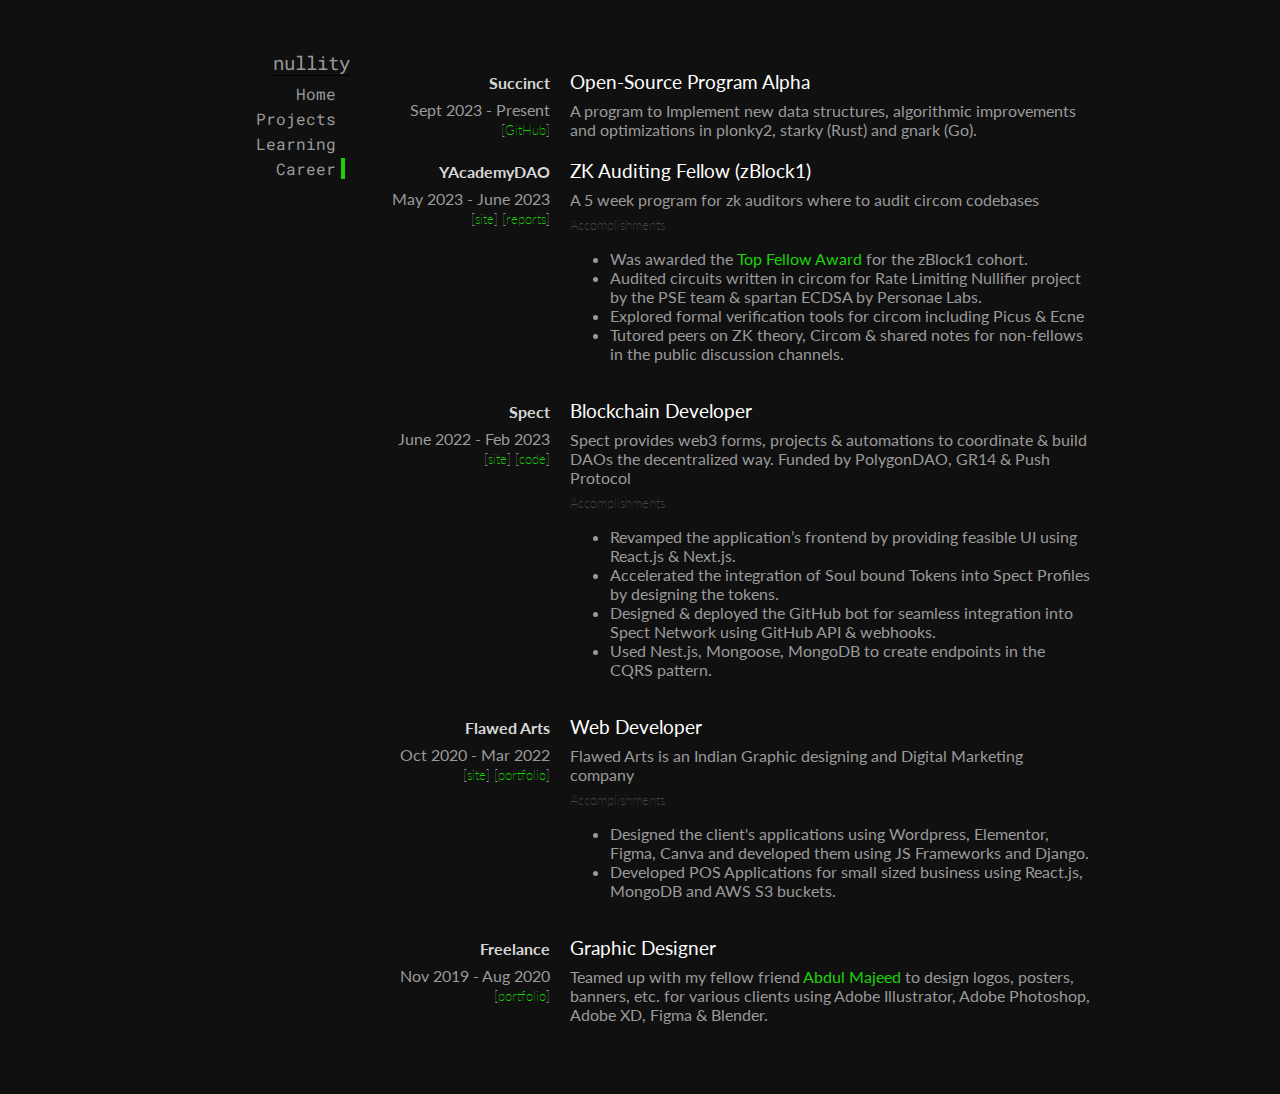
==== career.html @ 8d6015e9 "succinct" ====
<!DOCTYPE html>
<html>
  <head>
    <meta name="generator" content="Hugo 0.111.3" />
    <meta http-equiv="Content-Type" content="text/html; charset=utf-8" />
    <title>nullity - Career</title>

    <link rel="stylesheet" href="./assets/css/styles.css" />
    <link
      rel="icon"
      type="image/png"
      sizes="32x32"
      href="https://nullity00.github.io/assets/images/favicon.jpg"
    />
    <link
      rel="icon"
      type="image/png"
      sizes="16x16"
      href="https://nullity00.github.io/assets/images/favicon.jpg"
    />
    <link
      href="https://fonts.googleapis.com/css?family=Lato:400,700|Lora:400,400italic,700|Roboto:400,700|Roboto Mono|PT+Sans+Narrow:400,700|PT+Serif:400,700,400italic"
      rel="stylesheet"
      type="text/css"
    />
  </head>

  <body>
    <div class="page-container">
      <div class="sidebar">
        <div class="name monospace">nullity</div>
        <div class="nav-items monospace">
          <div class="nav-item">
            <a href="https://nullity00.github.io/"> Home </a>
          </div>

          <div class="nav-item">
            <a href="https://nullity00.github.io/projects.html"> Projects </a>
          </div>

          <div class="nav-item">
            <a href="https://nullity00.github.io/learning.html"> Learning </a>
          </div>

          <div class="nav-item active-nav-item">
            <a href="https://nullity00.github.io/career.html"> Career </a>
          </div>
        </div>
      </div>
      <div class="content">
        <!-- <div class="career">
          <div class="left">
            <div class="role">
              <span class="emphasize">YAcademyDAO </span>
            </div>
            <div class="year">Sept - Dec 2023</div>
            <span class="link">
              [<a
                href="https://yacademy.dev/"
                target="_blank"
                referrerpolicy="no-referrer"
                >site</a
              >]
            </span>
          </div>
          <div class="right">
            <div class="class"> Core Contributor (zBlock2)</div>
            <div class="detail">
              zBlock2 will be a 3 month program where fellows audit zk protocols
            </div>
          </div>
        </div> -->
        <div class="career">
          <div class="left">
            <div class="role">
              <span class="emphasize">Succinct</span>
            </div>
            <div class="year">Sept 2023 - Present</div>
            <span class="link">
              [<a
                href="https://github.com/succinctlabs/succinctx"
                target="_blank"
                referrerpolicy="no-referrer"
                >GitHub</a
              >]
            </span>
          </div>
          <div class="right">
            <div class="class">Open-Source Program Alpha</div>
            <div class="detail">
              A program to Implement new data structures, algorithmic
              improvements and optimizations in plonky2, starky (Rust) and gnark
              (Go).
            </div>
          </div>
        </div>
        <div class="career">
          <div class="left">
            <div class="role">
              <span class="emphasize"> YAcademyDAO</span>
            </div>
            <div class="year">May 2023 - June 2023</div>
            <span class="link">
              [<a
                href="https://yacademy.dev/"
                target="_blank"
                referrerpolicy="no-referrer"
                >site</a
              >] [<a
                href="https://github.com/nullity00/audits"
                target="_blank"
                referrerpolicy="no-referrer"
                >reports</a
              >]
            </span>
          </div>
          <div class="right">
            <div class="class">ZK Auditing Fellow (zBlock1)</div>
            <div class="detail">
              A 5 week program for zk auditors where to audit circom codebases
              <div class="accomplishment">Accomplishments</div>
              <ul>
                <li>
                  Was awarded the
                  <span>
                    <a
                      href="https://twitter.com/yAcademyDAO/status/1687891698922172417"
                      target="_blank"
                      referrerpolicy="no-referrer"
                      >Top Fellow Award</a
                    >
                  </span>
                  for the zBlock1 cohort.
                </li>
                <li>
                  Audited circuits written in circom for Rate Limiting Nullifier
                  project by the PSE team & spartan ECDSA by Personae Labs.
                </li>
                <li>
                  Explored formal verification tools for circom including Picus
                  & Ecne
                </li>
                <li>
                  Tutored peers on ZK theory, Circom & shared notes for
                  non-fellows in the public discussion channels.
                </li>
              </ul>
            </div>
          </div>
        </div>

        <div class="career">
          <div class="left">
            <div class="role">
              <span class="emphasize">Spect </span>
            </div>
            <div class="year">June 2022 - Feb 2023</div>
            <span class="link">
              [<a
                href="https://spect.network"
                target="_blank"
                referrerpolicy="no-referrer"
                >site</a
              >] [<a
                href="https://github.com/spect-ai"
                target="_blank"
                referrerpolicy="no-referrer"
                >code</a
              >]
            </span>
          </div>
          <div class="right">
            <div class="class">Blockchain Developer</div>

            <div class="detail">
              Spect provides web3 forms, projects & automations to coordinate &
              build DAOs the decentralized way. Funded by PolygonDAO, GR14 &
              Push Protocol
              <div class="accomplishment">Accomplishments</div>
              <ul>
                <li>
                  Revamped the application’s frontend by providing feasible UI
                  using React.js & Next.js.
                </li>
                <li>
                  Accelerated the integration of Soul bound Tokens into Spect
                  Profiles by designing the tokens.
                </li>
                <li>
                  Designed & deployed the GitHub bot for seamless integration
                  into Spect Network using GitHub API & webhooks.
                </li>
                <li>
                  Used Nest.js, Mongoose, MongoDB to create endpoints in the
                  CQRS pattern.
                </li>
              </ul>
            </div>
          </div>
        </div>

        <div class="career">
          <div class="left">
            <div class="role">
              <span class="emphasize"> Flawed Arts </span>
            </div>
            <div class="year">Oct 2020 - Mar 2022</div>
            <span class="link">
              [<a
                href="https://www.linkedin.com/company/flawed-arts/"
                target="_blank"
                referrerpolicy="no-referrer"
                >site</a
              >] [<a
                href="https://www.instagram.com/flawed.arts_/"
                target="_blank"
                referrerpolicy="no-referrer"
                >portfolio</a
              >]
            </span>
          </div>
          <div class="right">
            <div class="class">Web Developer</div>
            <div class="detail">
              Flawed Arts is an Indian Graphic designing and Digital Marketing
              company
              <div class="accomplishment">Accomplishments</div>
              <ul>
                <li>
                  Designed the client's applications using Wordpress, Elementor,
                  Figma, Canva and developed them using JS Frameworks and
                  Django.
                </li>
                <li>
                  Developed POS Applications for small sized business using
                  React.js, MongoDB and AWS S3 buckets.
                </li>
              </ul>
            </div>
          </div>
        </div>

        <div class="career">
          <div class="left">
            <div class="role">
              <span class="emphasize">Freelance </span>
            </div>
            <div class="year">Nov 2019 - Aug 2020</div>
            <span class="link">
              [<a
                href="https://www.behance.net/nullity00"
                target="_blank"
                referrerpolicy="no-referrer"
                >portfolio</a
              >]
            </span>
          </div>
          <div class="right">
            <div class="class">Graphic Designer</div>
            <div class="detail">
              Teamed up with my fellow friend
              <span>
                <a
                  href="https://www.behance.net/abdulmajeed00"
                  target="_blank"
                  referrerpolicy="no-referrer"
                  >Abdul Majeed</a
                >
              </span>
              to design logos, posters, banners, etc. for various clients using
              Adobe Illustrator, Adobe Photoshop, Adobe XD, Figma & Blender.
            </div>
          </div>
        </div>
      </div>
    </div>
  </body>
</html>
---- assets/css/styles.css ----
div.career {
  display: flex;
  flex-direction: row;
  margin: 20px 0;
}
div.career div.left {
  width: 160px;
  flex-shrink: 0;
  margin-right: 20px;
  padding-top: 3px;
  text-align: right;
  font-weight: 700;
}
div.career div.left div.role {
  text-align: right;
  font-weight: 700;
  margin-bottom: 0.5rem;
  display: flex;
  flex-direction: column;
}
div.career div.left div.role span.emphasize {
  color: #d7d7d7;
}
div.career div.left div.year {
  text-align: right;
  font-weight: 400;
}
div.career div.right div.class {
  color: #ffffff;
  font-size: 1.2em;
  margin-bottom: 0.5rem;
}
div.career div.right div.detail {
  color: #9a9a9a;
  font-family: Lato, Arial, sans-serif;
}
div.career span.link {
  font-style: normal;
  font-size: 0.8em;
  font-weight: 200;
}

div.career div.right div.accomplishment {
  font-style: normal;
  font-size: 0.8em;
  font-weight: 200;
  color: #464646;
  margin-top: 0.5rem;
}

div.career div.right div.detail p:first-of-type {
  margin-top: 0;
}

.sidebar {
  display: flex;
  flex-direction: column;
  align-items: flex-end;
  margin-right: 40px;
  width: 160px;
}
.sidebar .nav-items {
  padding: 5px 5px 0 0;
  width: 160px;
  display: flex;
  flex-direction: column;
  align-items: flex-end;
}
.sidebar .nav-items .nav-item {
  margin: 2px 0;
  padding-right: 5px;
  transition: border-color 0.5s;
  border-right: 4px solid rgb(16, 16, 16);
}
.sidebar .nav-items .nav-item:hover {
  border-right-color: #1bd207;
}
.sidebar .nav-items .nav-item a {
  color: #9a9a9a;
}
.sidebar .nav-items .nav-item .active-nav-item a {
  color: white;
}
.sidebar .nav-items .nav-item a:hover {
  text-decoration: none;
}
.sidebar .nav-items .active-nav-item {
  border-right-color: #1bd207;
}

html {
  overflow-y: scroll;
}
body {
  font-family: Lato, Arial, sans-serif;
  text-rendering: optimizeLegibility;
  font-size: 16px;
  color: #9a9a9a;
  background-color: rgb(16, 16, 16);
}
a {
  text-decoration: none;
  color: #1bd207;
}
a:hover {
  text-decoration: underline;
}
h2,
h3 {
  font-family: Lato, Arial, sans-serif;
  font-weight: 400;
  color: #ffffff;
}
h1.title {
  border-bottom: 0.25pt dashed gray;
}
.page-container {
  margin: 50px auto;
  display: flex;
  width: 900px;
}
.monospace {
  font-family: roboto mono, dejavu sans mono, monospace;
}
.name {
  font-size: 1.2em;
  border-bottom: 1pt solid #000000;
}
.content img {
  margin-left: auto;
  margin-right: auto;
}
.justify-center {
  display: flex;
  justify-content: center;
}
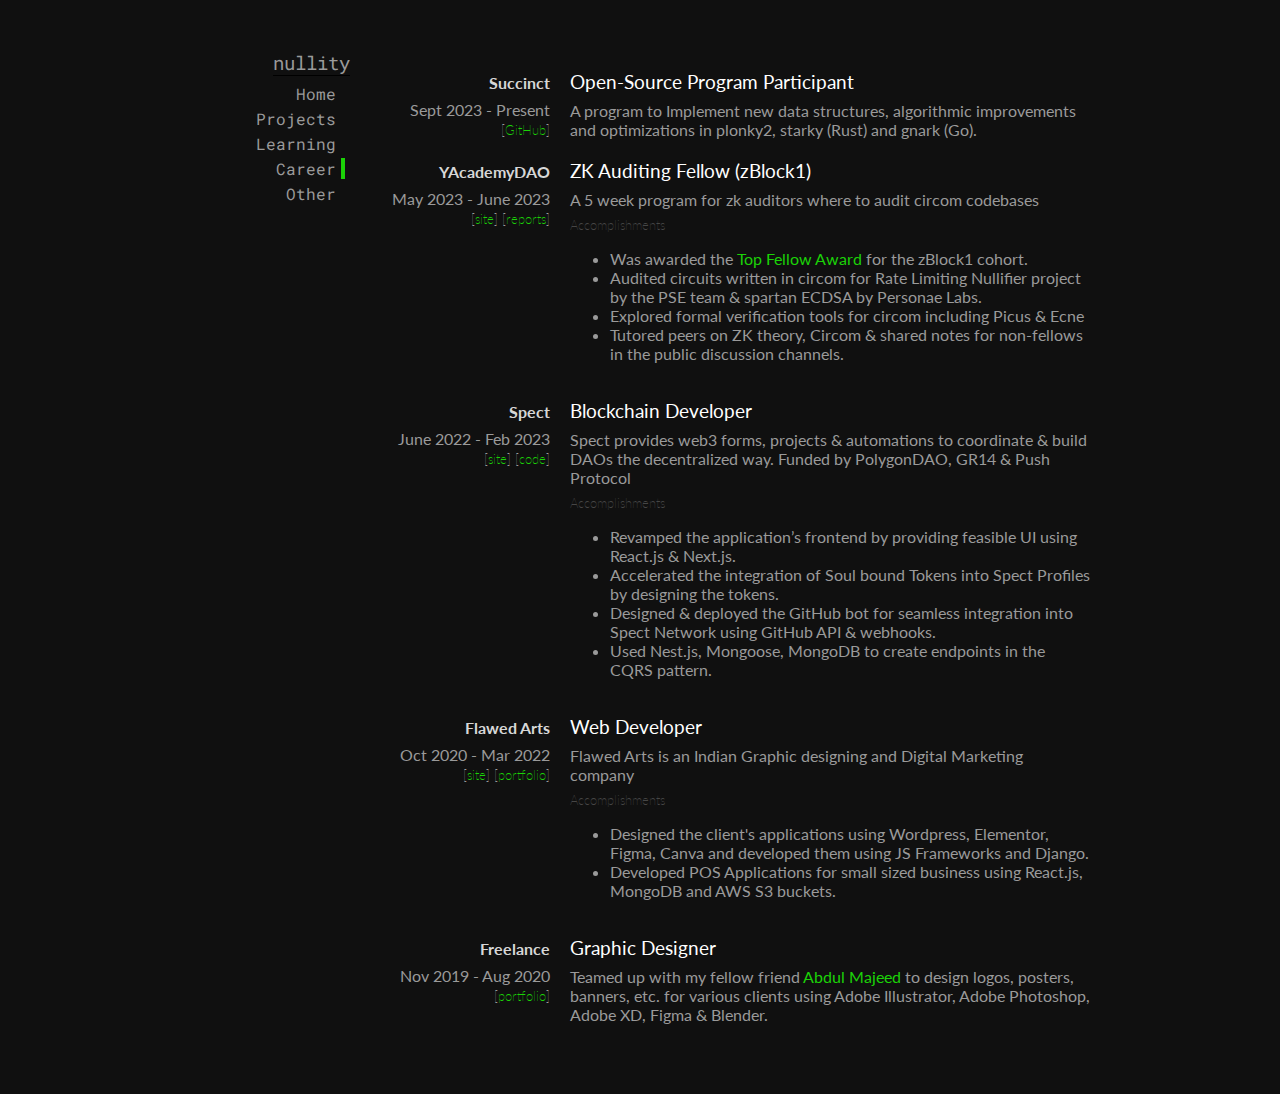
==== commit da2548e1: "other" ====
--- a/career.html
+++ b/career.html
@@ -45,6 +45,10 @@
           <div class="nav-item active-nav-item">
             <a href="https://nullity00.github.io/career.html"> Career </a>
           </div>
+
+          <div class="nav-item">
+            <a href="https://nullity00.github.io/other.html"> Other </a>
+          </div>
         </div>
       </div>
       <div class="content">
@@ -86,7 +90,7 @@
             </span>
           </div>
           <div class="right">
-            <div class="class">Open-Source Program Alpha</div>
+            <div class="class">Open-Source Program Participant</div>
             <div class="detail">
               A program to Implement new data structures, algorithmic
               improvements and optimizations in plonky2, starky (Rust) and gnark
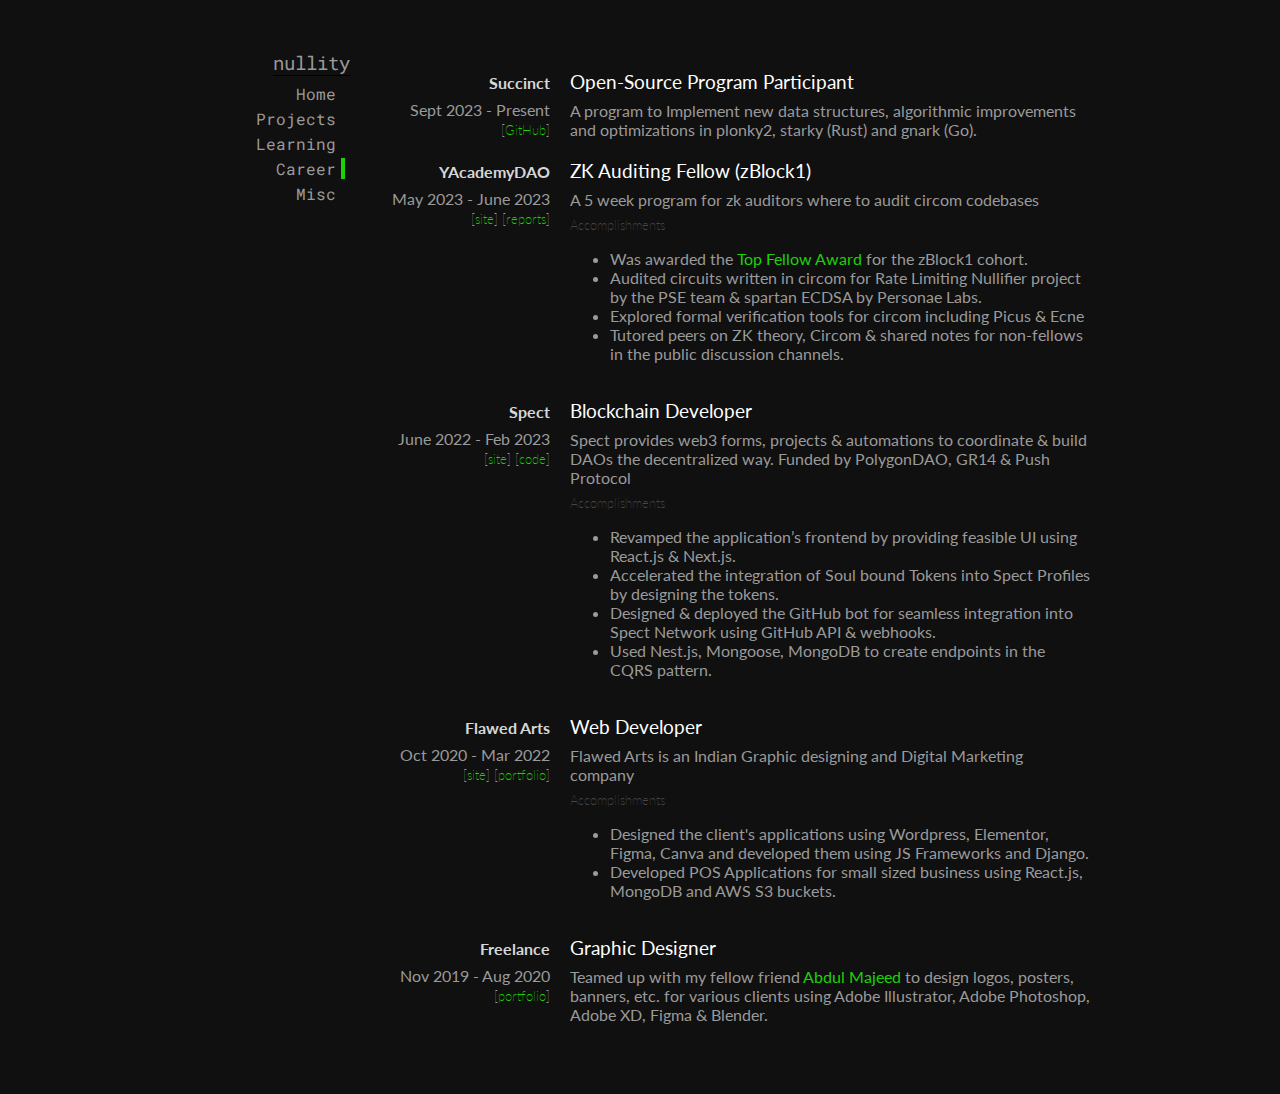
==== commit 99a358b1: "misc" ====
--- a/career.html
+++ b/career.html
@@ -47,7 +47,7 @@
           </div>
 
           <div class="nav-item">
-            <a href="https://nullity00.github.io/other.html"> Other </a>
+            <a href="https://nullity00.github.io/misc.html"> Misc </a>
           </div>
         </div>
       </div>
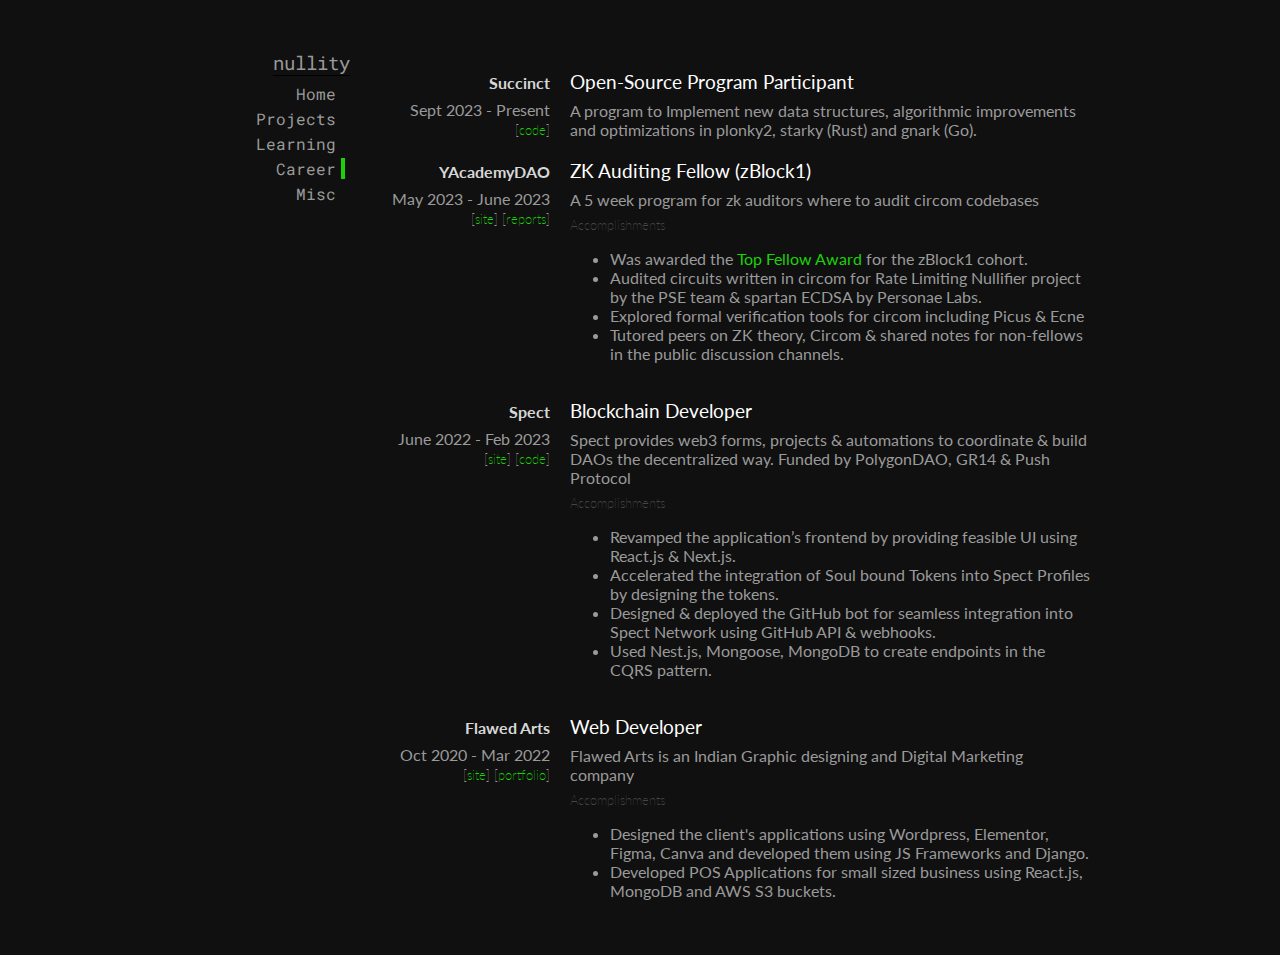
==== commit 249a7b2e: "css height" ====
--- a/career.html
+++ b/career.html
@@ -85,7 +85,7 @@
                 href="https://github.com/succinctlabs/succinctx"
                 target="_blank"
                 referrerpolicy="no-referrer"
-                >GitHub</a
+                >code</a
               >]
             </span>
           </div>
--- a/assets/css/styles.css
+++ b/assets/css/styles.css
@@ -89,7 +89,7 @@
 }
 
 html {
-  overflow-y: scroll;
+  overflow: hidden;
 }
 body {
   font-family: Lato, Arial, sans-serif;
@@ -126,7 +126,13 @@
   font-size: 1.2em;
   border-bottom: 1pt solid #000000;
 }
-.content img {
+.content {
+  overflow: auto;
+  height: 95vh;
+  -ms-overflow-style: none;
+  scrollbar-width: none;
+}
+.index img {
   margin-left: auto;
   margin-right: auto;
 }
@@ -134,3 +140,6 @@
   display: flex;
   justify-content: center;
 }
+.content::-webkit-scrollbar {
+  display: none;
+}
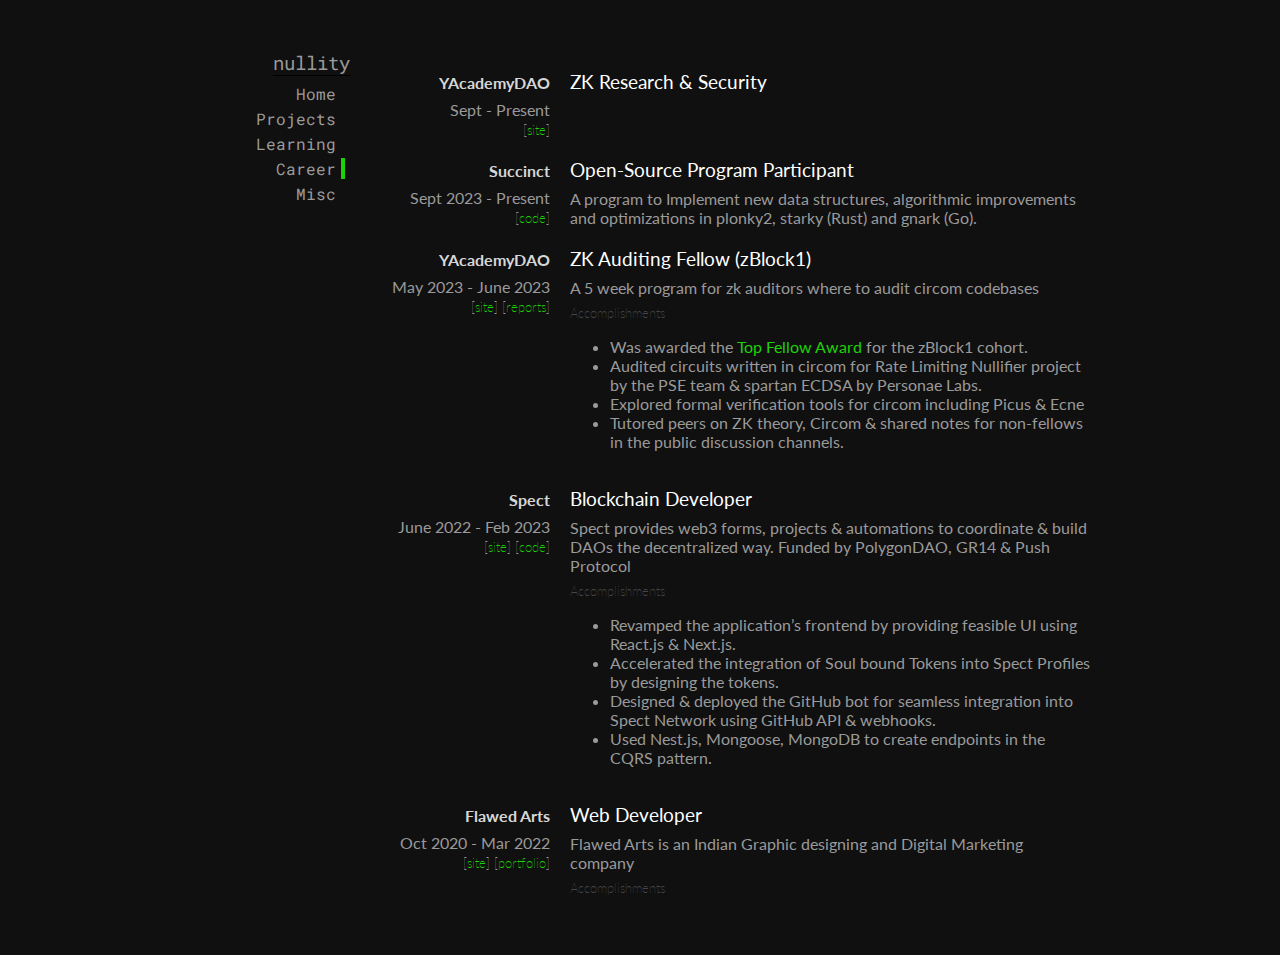
==== commit eedc0a03: "career update" ====
--- a/career.html
+++ b/career.html
@@ -52,12 +52,12 @@
         </div>
       </div>
       <div class="content">
-        <!-- <div class="career">
+        <div class="career">
           <div class="left">
             <div class="role">
               <span class="emphasize">YAcademyDAO </span>
             </div>
-            <div class="year">Sept - Dec 2023</div>
+            <div class="year">Sept - Present</div>
             <span class="link">
               [<a
                 href="https://yacademy.dev/"
@@ -68,12 +68,12 @@
             </span>
           </div>
           <div class="right">
-            <div class="class"> Core Contributor (zBlock2)</div>
-            <div class="detail">
+            <div class="class">ZK Research & Security</div>
+            <!-- <div class="detail">
               zBlock2 will be a 3 month program where fellows audit zk protocols
-            </div>
-          </div>
-        </div> -->
+            </div> -->
+          </div>
+        </div>
         <div class="career">
           <div class="left">
             <div class="role">
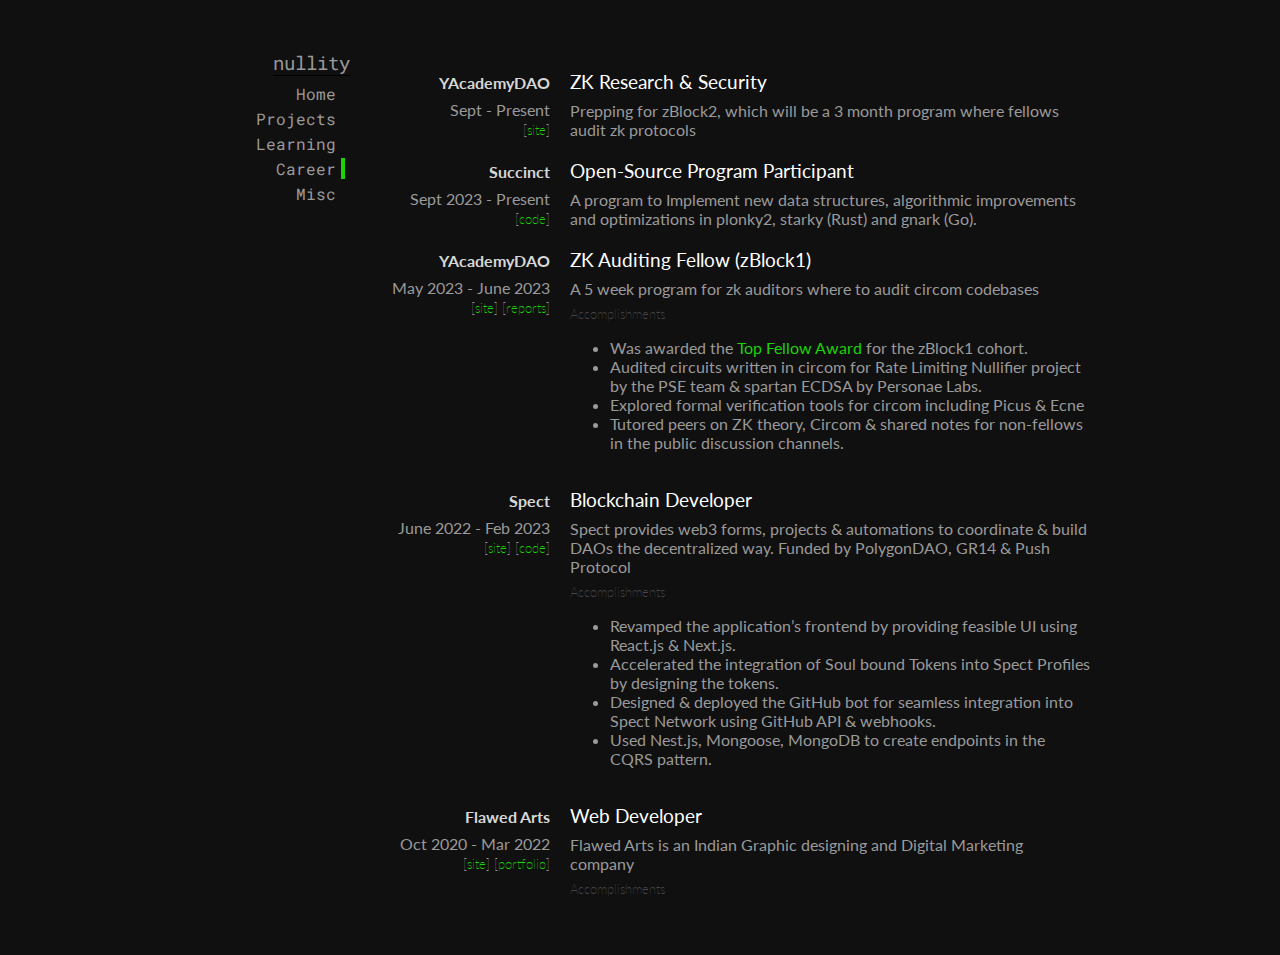
==== commit 69595a51: "zk" ====
--- a/career.html
+++ b/career.html
@@ -69,9 +69,9 @@
           </div>
           <div class="right">
             <div class="class">ZK Research & Security</div>
-            <!-- <div class="detail">
-              zBlock2 will be a 3 month program where fellows audit zk protocols
-            </div> -->
+            <div class="detail">
+              Prepping for zBlock2, which will be a 3 month program where fellows audit zk protocols
+            </div>
           </div>
         </div>
         <div class="career">
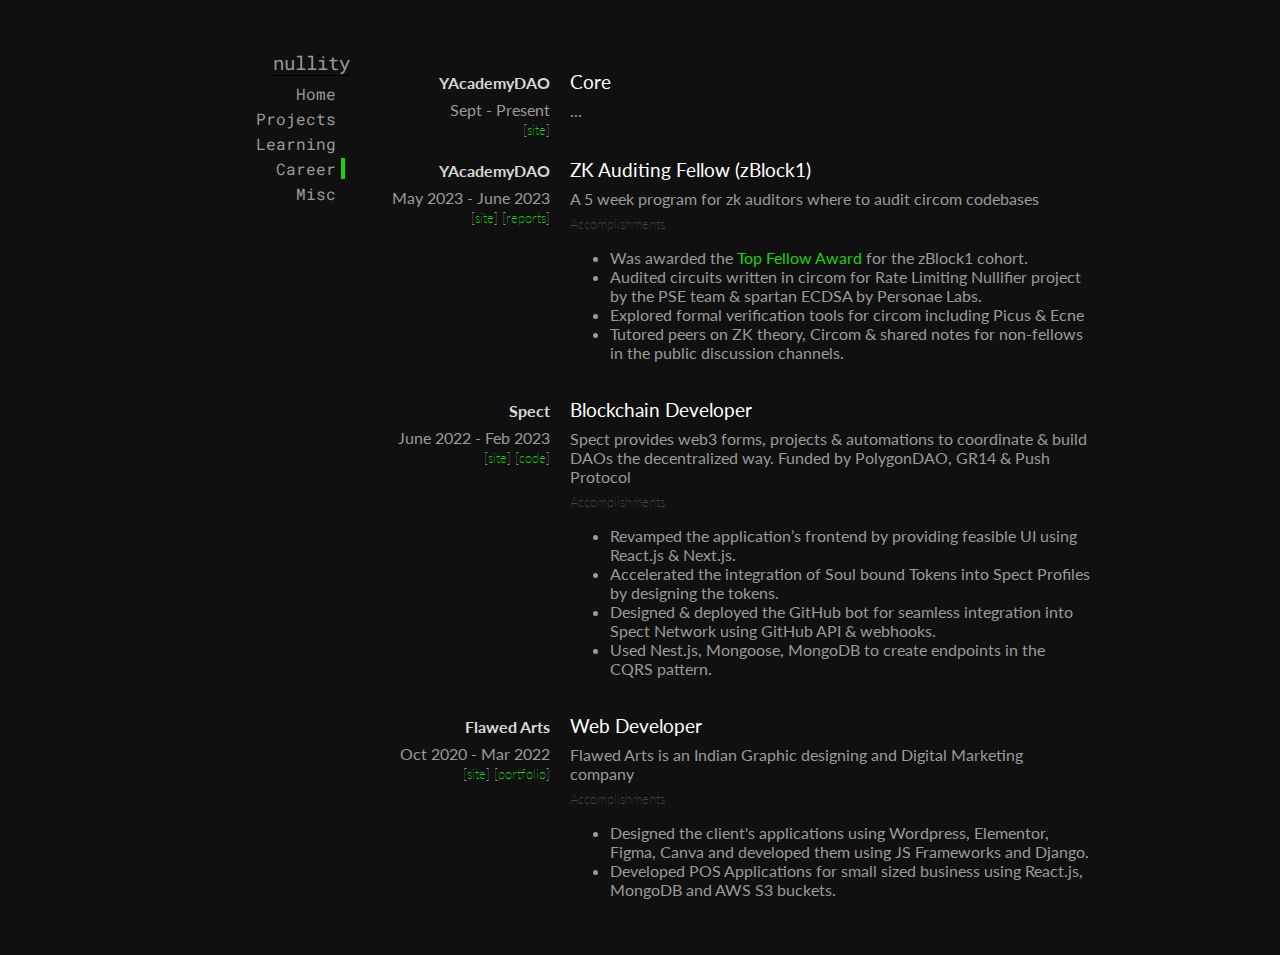
==== commit 73c673dd: "update" ====
--- a/career.html
+++ b/career.html
@@ -68,33 +68,9 @@
             </span>
           </div>
           <div class="right">
-            <div class="class">ZK Research & Security</div>
-            <div class="detail">
-              Prepping for zBlock2, which will be a 3 month program where fellows audit zk protocols
-            </div>
-          </div>
-        </div>
-        <div class="career">
-          <div class="left">
-            <div class="role">
-              <span class="emphasize">Succinct</span>
-            </div>
-            <div class="year">Sept 2023 - Present</div>
-            <span class="link">
-              [<a
-                href="https://github.com/succinctlabs/succinctx"
-                target="_blank"
-                referrerpolicy="no-referrer"
-                >code</a
-              >]
-            </span>
-          </div>
-          <div class="right">
-            <div class="class">Open-Source Program Participant</div>
-            <div class="detail">
-              A program to Implement new data structures, algorithmic
-              improvements and optimizations in plonky2, starky (Rust) and gnark
-              (Go).
+            <div class="class">Core</div>
+            <div class="detail">
+              ...
             </div>
           </div>
         </div>
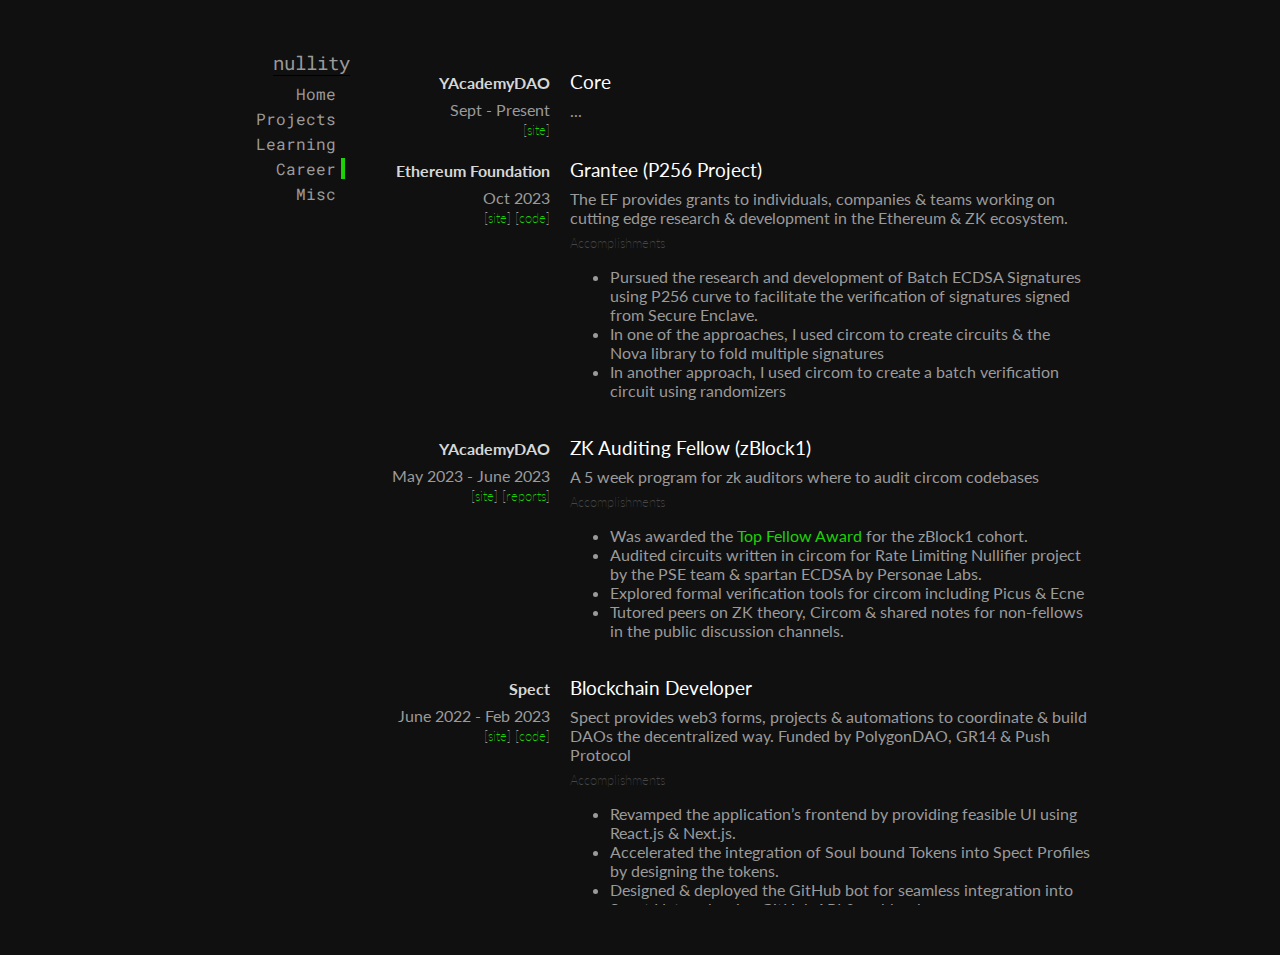
==== commit 804da529: "update" ====
--- a/career.html
+++ b/career.html
@@ -69,8 +69,63 @@
           </div>
           <div class="right">
             <div class="class">Core</div>
-            <div class="detail">
-              ...
+            <div class="detail">...</div>
+          </div>
+        </div>
+        <div class="career">
+          <div class="left">
+            <div class="role">
+              <span class="emphasize">Ethereum Foundation </span>
+            </div>
+            <div class="year">Oct 2023</div>
+            <span class="link">
+              [<a
+                href="https://ethereum.org/en/community/grants/"
+                target="_blank"
+                referrerpolicy="no-referrer"
+                >site</a
+              >] [<a
+                href="https://github.com/nullity00/batch-ecdsa-secp256r1"
+                target="_blank"
+                referrerpolicy="no-referrer"
+                >code</a
+              >]
+            </span>
+          </div>
+          <div class="right">
+            <div class="class">Grantee (P256 Project)</div>
+            <div class="detail">
+              The EF provides grants to individuals, companies & teams working
+              on cutting edge research & development in the Ethereum & ZK
+              ecosystem.
+              <div class="accomplishment">Accomplishments</div>
+              <ul>
+                <!-- <li>
+                  Was awarded the
+                  <span>
+                    <a
+                      href="https://twitter.com/yAcademyDAO/status/1687891698922172417"
+                      target="_blank"
+                      referrerpolicy="no-referrer"
+                      >Top Fellow Award</a
+                    >
+                  </span>
+                  for the zBlock1 cohort.
+                </li> -->
+                <li>
+                  Pursued the research and development of Batch ECDSA Signatures
+                  using P256 curve to facilitate the verification of signatures
+                  signed from Secure Enclave.
+                </li>
+                <li>
+                  In one of the approaches, I used circom to create circuits &
+                  the Nova library to fold multiple signatures
+                </li>
+                <li>
+                  In another approach, I used circom to create a batch
+                  verification circuit using randomizers
+                </li>
+              </ul>
             </div>
           </div>
         </div>
